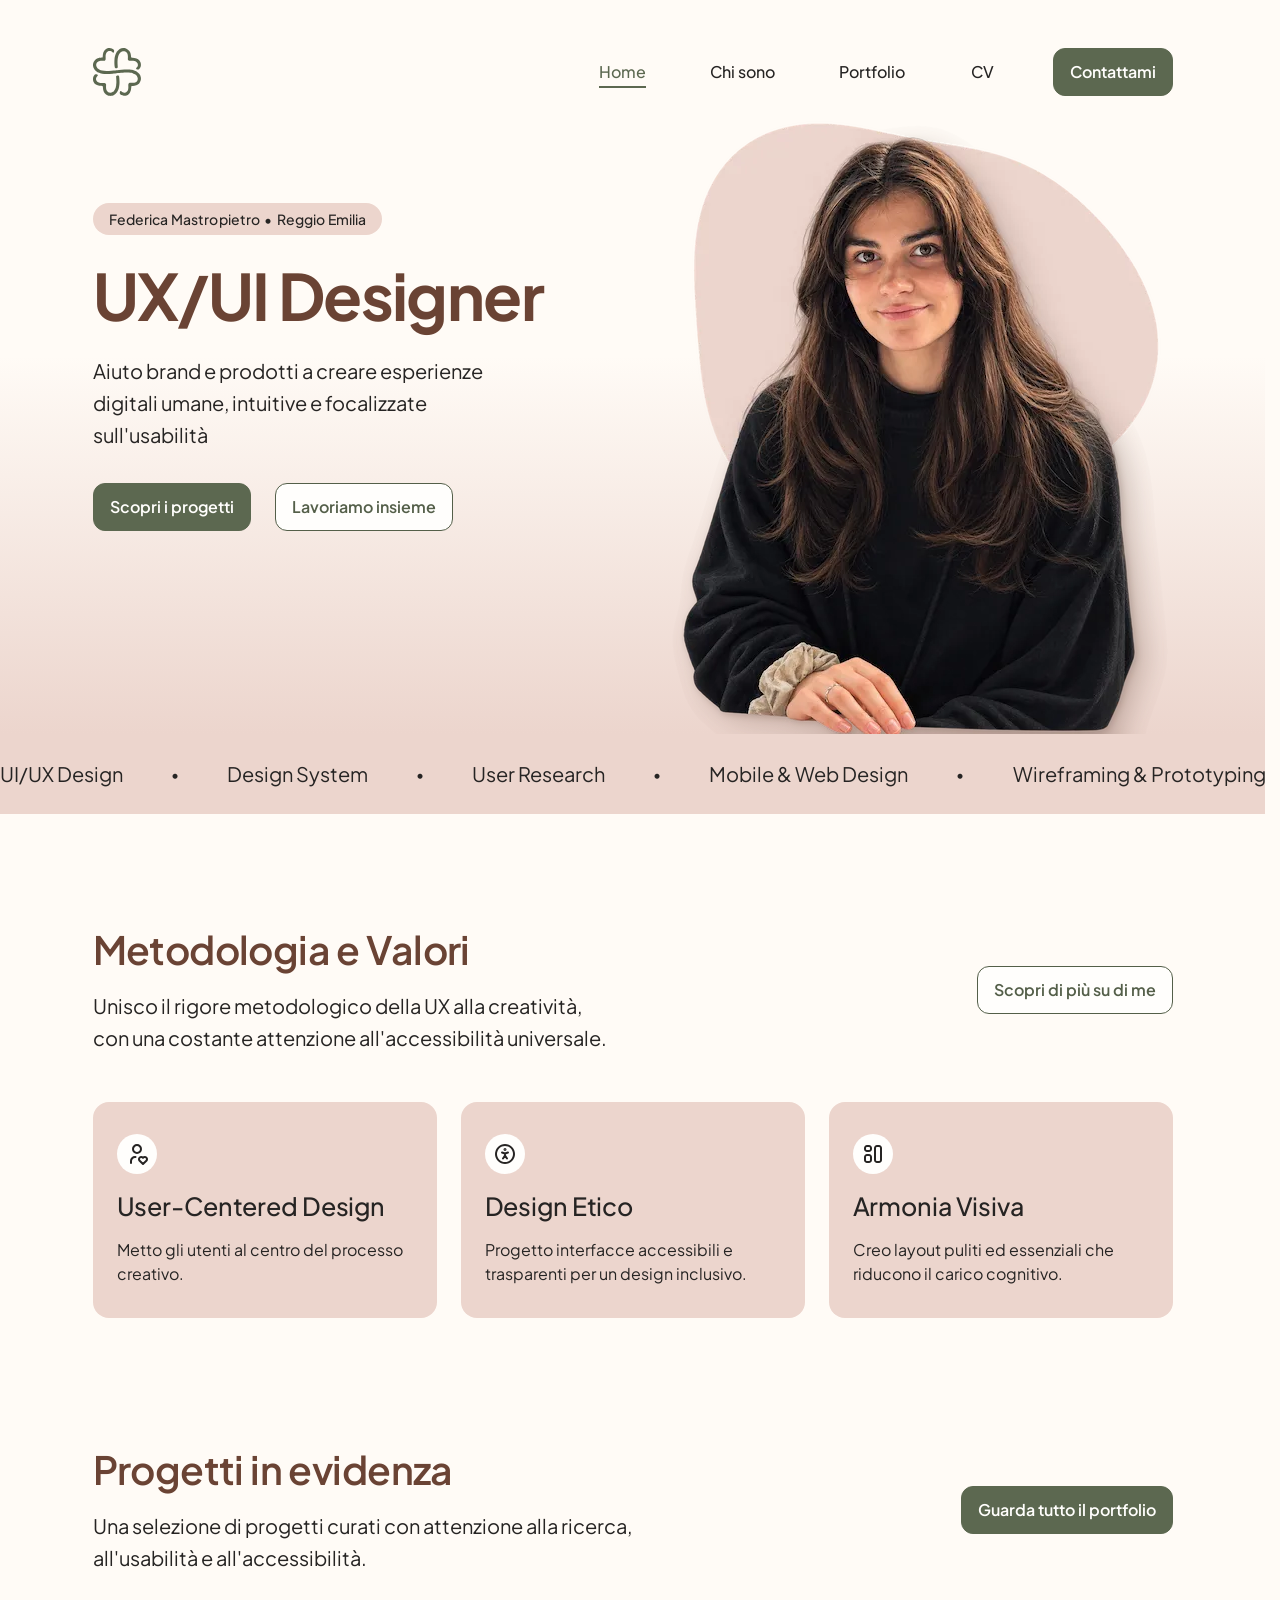
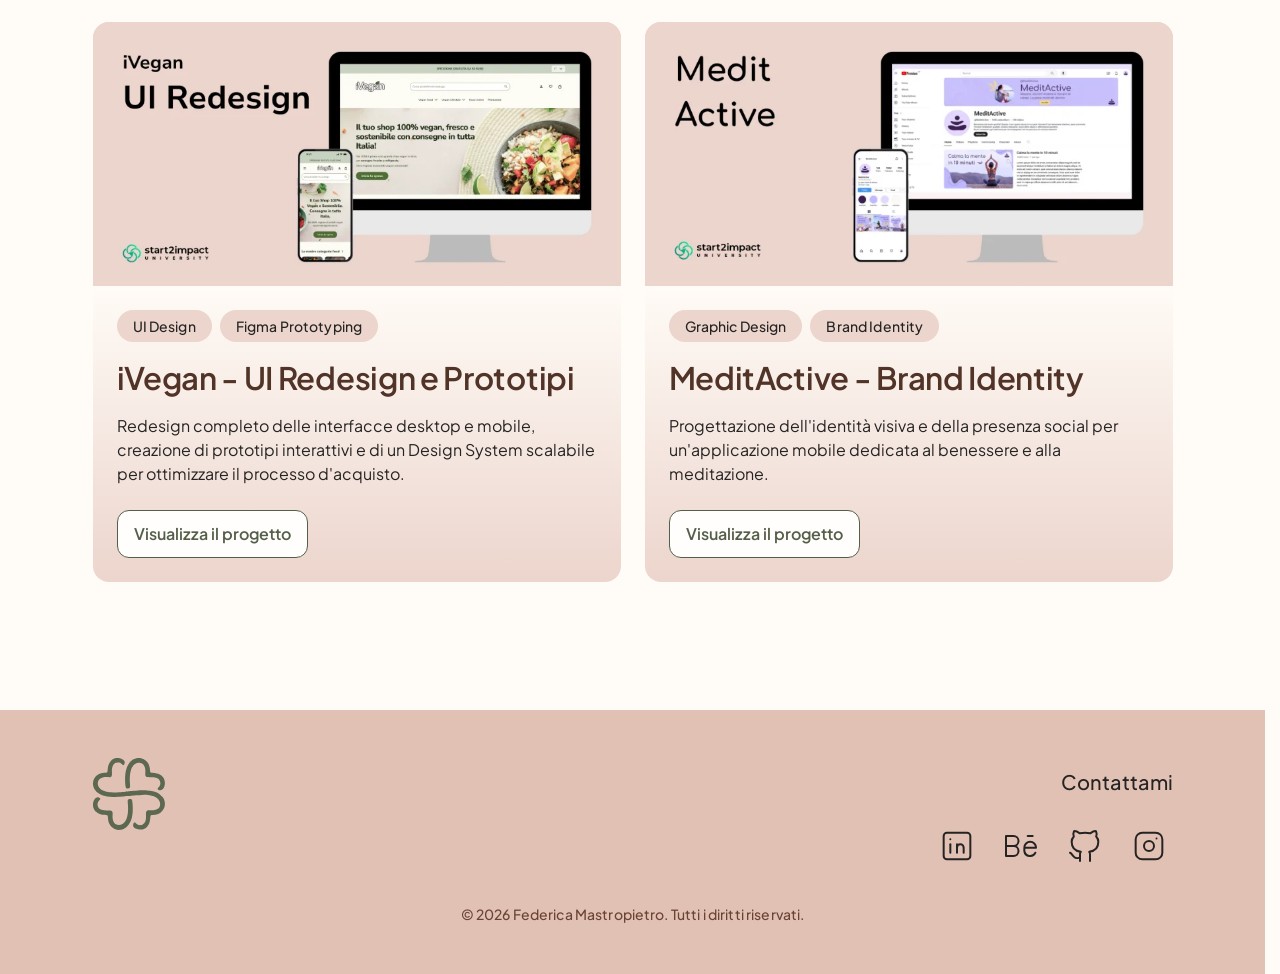
==== index.html @ c2500e00 "Primo caricamento del portfolio" ====
<!DOCTYPE html>

<html lang="it">

<head>

  <meta charset="UTF-8">
  <!-- Viewport: serve perché il telefono mostri la versione mobile e non il desktop rimpicciolito -->
  <meta name="viewport" content="width=device-width, initial-scale=1">

  <!-- SEO: qui scrivo il title e la description della pagina (la description sta sotto i 160 caratteri) -->
  <title>Federica Mastropietro | UX/UI Designer Portfolio</title>
  <meta name="description"
    content="UX/UI Designer di Reggio Emilia, aperta al remoto. Progetto interfacce user-centered e accessibili, dalla user research ai design system. Scopri i progetti.">
  <!-- Canonical: l'indirizzo completo di questa pagina su GitHub Pages -->
  <link rel="canonical" href="https://federicamastropietro25.github.io/portfolio-federica-mastropietro/">

  <!-- Open Graph: l'anteprima che compare quando condivido il link (uso l'immagine og-image.jpg) -->
  <meta property="og:title" content="Federica Mastropietro | UX/UI Designer Portfolio">
  <meta property="og:description"
    content="UX/UI Designer di Reggio Emilia, aperta al remoto. Progetto interfacce user-centered e accessibili, dalla user research ai design system. Scopri i progetti.">
  <meta property="og:image"
    content="https://federicamastropietro25.github.io/portfolio-federica-mastropietro/assets/immagini/og-image.jpg">
  <!-- Qui descrivo l'immagine di anteprima, per chi usa uno screen reader -->
  <meta property="og:image:alt"
    content="Federica Mastropietro, UX/UI Designer Portfolio: il suo ritratto accanto al nome su sfondo rosa chiaro">
  <meta property="og:url" content="https://federicamastropietro25.github.io/portfolio-federica-mastropietro/">
  <meta property="og:type" content="website">

  <!-- Favicon: i file stanno in assets/favicon -->
  <!-- 1. Riserva per tutti i browser -->
  <link rel="icon" href="assets/favicon/favicon.ico" sizes="32x32">
  <!-- 2. Icona della scheda, nitida a ogni dimensione -->
  <link rel="icon" href="assets/favicon/favicon.svg" type="image/svg+xml">
  <!-- 3. Icona per iPhone e iPad (schermata home) -->
  <link rel="apple-touch-icon" sizes="180x180" href="assets/favicon/apple-touch-icon.png">
  <!-- 4. Manifest: icone 192 e 512 per Android e installazione -->
  <link rel="manifest" href="assets/favicon/site.webmanifest">

  <!-- Font: carico Plus Jakarta Sans da Google Fonts, solo con i pesi che uso (400, 500, 600, 700) -->
  <link rel="preconnect" href="https://fonts.googleapis.com">
  <link rel="preconnect" href="https://fonts.gstatic.com" crossorigin>
  <link href="https://fonts.googleapis.com/css2?family=Plus+Jakarta+Sans:wght@400;500;600;700&display=swap"
    rel="stylesheet">

  <!-- Bootstrap da CDN: lo collego PRIMA del mio CSS, così i miei stili vincono -->
  <link href="https://cdn.jsdelivr.net/npm/bootstrap@5.3.3/dist/css/bootstrap.min.css" rel="stylesheet">

  <!-- Il mio CSS, compilato da assets/sass/style.scss -->
  <link rel="stylesheet" href="assets/css/style.css">
</head>

<!-- Metto id="inizio" sul body: è la destinazione del pulsante "torna su" -->

<body id="inizio">
  <!-- Link per saltare la barra e arrivare subito al contenuto: si vede solo quando navigo con la tastiera -->
  <a class="visually-hidden-focusable" href="#contenuto">Vai al contenuto</a>

  <!-- Trucco per il menu mobile SENZA JavaScript: una checkbox nascosta ricorda se il menu è aperto (nel CSS uso :checked).
       La metto FUORI dalla barra sticky: dentro, cliccando l'hamburger il browser farebbe scorrere la pagina. -->
  <input class="menu-check visually-hidden" type="checkbox" id="menu-toggle" aria-controls="menu-principale"
    aria-label="Apri o chiudi il menu">

  <!-- ===== BARRA DI NAVIGAZIONE (sticky): qui ho il logo, il menu e il pulsante "Contattami" ===== -->
  <header class="navigazione">
    <div class="container">
      <div class="navigazione__contenuto">
        <a class="navigazione__logo" href="index.html" title="Federica Mastropietro - Home">
          <img src="assets/immagini/logo.svg" width="48" height="48" alt="Logo di Federica Mastropietro, vai alla home">
        </a>

        <!-- Pulsante hamburger: è una label collegata alla checkbox, si vede solo su mobile -->
        <label class="pulsante-icona pulsante-menu-apri" for="menu-toggle" title="Apri il menu">
          <svg viewBox="0 0 24 24" fill="none" stroke="currentColor" stroke-width="2" stroke-linecap="round"
            stroke-linejoin="round" aria-hidden="true" focusable="false">
            <path d="M4 6l16 0" />
            <path d="M4 12l16 0" />
            <path d="M4 18l16 0" />
          </svg>
        </label>

        <!-- Menu: su mobile lo faccio a tutto schermo con la X in alto a destra; su desktop sta dentro la barra -->
        <nav class="navigazione__menu" id="menu-principale" aria-label="Navigazione principale">
          <label class="pulsante-icona pulsante-menu-chiudi" for="menu-toggle" title="Chiudi il menu">
            <svg viewBox="0 0 24 24" fill="none" stroke="currentColor" stroke-width="2" stroke-linecap="round"
              stroke-linejoin="round" aria-hidden="true" focusable="false">
              <path d="M18 6l-12 12" />
              <path d="M6 6l12 12" />
            </svg>
          </label>
          <ul class="navigazione__lista">
            <li><a class="voce-nav" href="index.html" title="Vai alla pagina Home" aria-current="page">Home</a></li>
            <li><a class="voce-nav" href="chi-sono.html" title="Vai alla pagina Chi sono">Chi sono</a></li>
            <li><a class="voce-nav" href="portfolio.html" title="Vai alla pagina Portfolio">Portfolio</a></li>
            <li><a class="voce-nav" href="cv.html" title="Vai alla pagina CV">CV</a></li>
            <!-- "Contattami": su mobile è un link semplice, su desktop un bottone. Scrivo due voci e il CSS ne mostra una sola -->
            <li class="solo-mobile"><a class="voce-nav" href="contatti.html"
                title="Vai alla pagina Contatti">Contattami</a></li>
            <li class="solo-desktop"><a class="btn bottone-primario" href="contatti.html"
                title="Vai alla pagina Contatti">Contattami</a></li>
          </ul>
        </nav>
      </div>
    </div>
  </header>

  <!-- ===== CONTENUTO PRINCIPALE (un solo main per pagina) ===== -->
  <main id="contenuto">

    <!-- HERO: uso la griglia di Bootstrap per le colonne (6 + 6 su desktop, una sotto l'altra su mobile) -->
    <section class="hero" aria-labelledby="titolo-hero">
      <div class="container">
        <div class="row hero__riga">

          <!-- Colonna del testo: badge, titolo, descrizione e bottoni -->
          <div class="col-12 col-md-6 hero__colonna-testo">
            <div class="hero__blocco">
              <div class="hero__badge-contenitore">
                <p class="badge-tag">Federica Mastropietro <span class="hero__separatore" aria-hidden="true">•</span>
                  Reggio Emilia</p>
              </div>

              <div class="hero__testo">
                <div class="hero__intro">
                  <h1 class="titolo-hero" id="titolo-hero">UX/UI Designer</h1>
                  <p class="testo-grande">Aiuto brand e prodotti a creare esperienze digitali umane, intuitive e
                    focalizzate sull'usabilità</p>
                </div>
                <div class="hero__azioni">
                  <!-- "Scopri i progetti" porta alla sezione "Progetti in evidenza" di questa stessa pagina -->
                  <a class="btn bottone-primario" href="#progetti">Scopri i progetti</a>
                  <a class="btn bottone-secondario" href="contatti.html">Lavoriamo insieme</a>
                </div>
              </div>
            </div>
          </div>

          <!-- Colonna della foto: su mobile è quadrata (256px, ritagliata al centro), da 768px è alta come la sezione.
               Uso immagini WebP con sfondo trasparente in più larghezze (srcset): il browser sceglie quella giusta -->

          <div class="col-12 col-md-6 hero__colonna-foto">
            <picture class="hero__figura">
              <source media="(min-width: 768px)"
                srcset="assets/immagini/hero-desktop-528.webp 528w, assets/immagini/hero-desktop-1056.webp 1056w"
                sizes="(min-width: 1112px) 528px, calc(50vw - 28px)" width="528" height="704">
              <img class="img-fluid hero__immagine" src="assets/immagini/hero-mobile-512.webp"
                srcset="assets/immagini/hero-mobile-256.webp 256w, assets/immagini/hero-mobile-512.webp 512w, assets/immagini/hero-mobile-768.webp 768w"
                sizes="min(349px, calc(24.87vw + 158.2px))" width="256" height="256"
                alt="Ritratto di Federica Mastropietro" fetchpriority="high">
            </picture>
          </div>
        </div>
      </div>
    </section>

    <!-- FASCIA DELLE COMPETENZE: le voci scorrono solo con il CSS e si fermano con il mouse sopra. La seconda lista è uguale
         alla prima e ha aria-hidden: serve solo a far ripartire lo scorrimento senza stacchi. -->
    <section class="fascia-competenze" aria-label="Competenze">
      <div class="fascia-competenze__pista">
        <ul class="fascia-competenze__lista">
          <li>UI/UX Design</li>
          <li>Design System</li>
          <li>User Research</li>
          <li>Mobile &amp; Web Design</li>
          <li>Wireframing &amp; Prototyping</li>
          <li>Accessibility</li>
          <li>Usability Testing</li>
        </ul>
        <ul class="fascia-competenze__lista" aria-hidden="true">
          <li>UI/UX Design</li>
          <li>Design System</li>
          <li>User Research</li>
          <li>Mobile &amp; Web Design</li>
          <li>Wireframing &amp; Prototyping</li>
          <li>Accessibility</li>
          <li>Usability Testing</li>
        </ul>
      </div>
    </section>

    <!-- METODOLOGIA E VALORI. Griglia di Bootstrap: testo (8 colonne) e bottone (4) sulla prima riga, poi tre card da 4 colonne.
         Su mobile è tutto in una colonna e con order il bottone va dopo le card. -->
    <section class="sezione" aria-labelledby="titolo-metodologia">
      <div class="container">
        <div class="row gy-4 gy-md-5">
          <div class="col-12 col-md-8 order-1">
            <div class="sezione__testi sezione__testi--stretti">
              <h2 class="sezione__titolo" id="titolo-metodologia">Metodologia e Valori</h2>
              <p class="testo-grande">Unisco il rigore metodologico della UX alla creatività, con una costante
                attenzione all'accessibilità universale.</p>
            </div>
          </div>

          <div class="col-12 col-md-4 order-3 order-md-2">
            <div class="sezione__azione">
              <a class="btn bottone-secondario" href="chi-sono.html">Scopri di più su di me</a>
            </div>
          </div>

          <!-- Card: la colonna è di Bootstrap (col-12), le tre card le dispongo io con CSS Grid (una sotto l'altra su mobile, tre in riga da desktop); con h-100 di Bootstrap le faccio alte tutte uguali -->
          <div class="col-12 order-2 order-md-3">
            <ul class="griglia-valori list-unstyled">
              <li>
                <div class="card-valore h-100">
                  <span class="card-valore__icona"><img src="assets/icone/user-heart.svg" alt="" width="24"
                      height="24"></span>
                  <h3 class="card-valore__titolo">User-Centered Design</h3>
                  <p class="card-valore__testo">Metto gli utenti al centro del processo creativo.</p>
                </div>
              </li>
              <li>
                <div class="card-valore h-100">
                  <span class="card-valore__icona"><img src="assets/icone/accessible.svg" alt="" width="24"
                      height="24"></span>
                  <h3 class="card-valore__titolo">Design Etico</h3>
                  <p class="card-valore__testo">Progetto interfacce accessibili e trasparenti per un design inclusivo.
                  </p>
                </div>
              </li>
              <li>
                <div class="card-valore h-100">
                  <span class="card-valore__icona"><img src="assets/icone/layout.svg" alt="" width="24"
                      height="24"></span>
                  <h3 class="card-valore__titolo">Armonia Visiva</h3>
                  <p class="card-valore__testo">Creo layout puliti ed essenziali che riducono il carico cognitivo.</p>
                </div>
              </li>
            </ul>
          </div>
        </div>
      </div>
    </section>

    <!-- PROGETTI IN EVIDENZA: stessa struttura della sezione sopra, con due card.
         id="progetti" è la destinazione del bottone "Scopri i progetti" -->
    <section class="sezione sezione--finale" id="progetti" aria-labelledby="titolo-progetti">
      <div class="container">
        <div class="row gy-4 gy-md-5">
          <div class="col-12 col-md-8 order-1">
            <div class="sezione__testi">
              <h2 class="sezione__titolo" id="titolo-progetti">Progetti in evidenza</h2>
              <p class="testo-grande">Una selezione di progetti curati con attenzione alla ricerca, all'usabilità e
                all'accessibilità.</p>
            </div>
          </div>

          <div class="col-12 col-md-4 order-3 order-md-2">
            <div class="sezione__azione">
              <a class="btn bottone-primario" href="portfolio.html">Guarda tutto il portfolio</a>
            </div>
          </div>

          <!-- Card progetto: la colonna è di Bootstrap (col-12), le due card le dispongo io con CSS Grid: una colonna che diventa due quando c'è spazio -->
          <div class="col-12 order-2 order-md-3">
            <ul class="griglia-progetti list-unstyled">
              <li>
                <article class="card-progetto h-100">
                  <!-- srcset: elenco le versioni dell'immagine (800, 1200, 1600 px) e il browser sceglie la più adatta
                       allo schermo; sizes gli dice quanto è larga la card -->

                  <img class="img-fluid card-progetto__immagine" src="assets/immagini/progetto-ivegan-ui-800.webp"
                    srcset="assets/immagini/progetto-ivegan-ui-800.webp 800w, assets/immagini/progetto-ivegan-ui-1200.webp 1200w, assets/immagini/progetto-ivegan-ui-1600.webp 1600w"
                    sizes="(min-width: 1112px) 528px, (min-width: 768px) calc(50vw - 28px), calc(100vw - 32px)"
                    width="800" height="450"
                    alt="Copertina del progetto di UI Redesign e prototipi iVegan: mockup dell'e-commerce di prodotti vegani su computer e smartphone"
                    loading="lazy">
                  <div class="card-progetto__corpo">
                    <ul class="card-progetto__tag">
                      <li class="badge-tag">UI Design</li>
                      <li class="badge-tag">Figma Prototyping</li>
                    </ul>
                    <h3 class="card-progetto__titolo">iVegan - UI Redesign e Prototipi</h3>
                    <p class="card-progetto__testo">Redesign completo delle interfacce desktop e mobile, creazione di
                      prototipi interattivi e di un Design System scalabile per ottimizzare il processo d'acquisto.</p>
                    <a class="btn bottone-secondario"
                      href="https://www.behance.net/gallery/257369325/Riprogettazione-User-Interface-Desktop-e-Mobile"
                      target="_blank" rel="noopener noreferrer"
                      title="Visualizza il progetto iVegan su Behance (si apre in una nuova scheda)" aria-label="Visualizza il progetto iVegan su Behance (si apre in una nuova scheda)">Visualizza il
                      progetto</a>
                  </div>
                </article>
              </li>
              <li>
                <article class="card-progetto h-100">
                  <img class="img-fluid card-progetto__immagine" src="assets/immagini/progetto-meditactive-800.webp"
                    srcset="assets/immagini/progetto-meditactive-800.webp 800w, assets/immagini/progetto-meditactive-1200.webp 1200w, assets/immagini/progetto-meditactive-1600.webp 1600w"
                    sizes="(min-width: 1112px) 528px, (min-width: 768px) calc(50vw - 28px), calc(100vw - 32px)"
                    width="800" height="450"
                    alt="Copertina del progetto di Brand Identity MeditActive: mockup del canale YouTube e del profilo Instagram dell'app di meditazione su computer e smartphone"
                    loading="lazy">
                  <div class="card-progetto__corpo">
                    <ul class="card-progetto__tag">
                      <li class="badge-tag">Graphic Design</li>
                      <li class="badge-tag">Brand Identity</li>
                    </ul>
                    <h3 class="card-progetto__titolo">MeditActive - Brand Identity</h3>
                    <p class="card-progetto__testo">Progettazione dell'identità visiva e della presenza social per
                      un'applicazione mobile dedicata al benessere e alla meditazione.</p>
                    <a class="btn bottone-secondario" href="https://www.behance.net/gallery/257368207/Brand-Identity"
                      target="_blank" rel="noopener noreferrer"
                      title="Visualizza il progetto MeditActive su Behance (si apre in una nuova scheda)" aria-label="Visualizza il progetto MeditActive su Behance (si apre in una nuova scheda)">Visualizza il
                      progetto</a>
                  </div>
                </article>
              </li>
            </ul>
          </div>
        </div>
      </div>
    </section>
  </main>

  <!-- ===== FOOTER: logo, contatti, social e copyright. Con la griglia di Bootstrap metto il logo (6 colonne) a sinistra
       e i contatti (6 colonne) a destra; il copyright sta su una riga intera. Su mobile è tutto in colonna. ===== -->
  <footer class="footer-sito">
    <div class="container">
      <div class="row footer-sito__riga">
        <div class="col-12 col-md-6">
          <a class="footer-sito__logo" href="index.html" title="Federica Mastropietro - Home">
            <img src="assets/immagini/logo.svg" width="72" height="72"
              alt="Logo di Federica Mastropietro, vai alla home">
          </a>
        </div>
        <div class="col-12 col-md-6">
          <div class="footer-sito__contatti">
            <a class="link-footer" href="contatti.html" title="Vai alla pagina Contatti">Contattami</a>
            <!-- Icone social: sono SVG scritti qui nell'HTML (così il CSS ne cambia colore e dimensione);
                 si comportano tutte allo stesso modo e si aprono in una nuova scheda -->
            <ul class="footer-sito__social">
              <li>
                <a class="icona-social" href="https://www.linkedin.com/in/federica-mastropietro/" target="_blank"
                  rel="noopener noreferrer" aria-label="LinkedIn (si apre in una nuova scheda)"
                  title="LinkedIn (si apre in una nuova scheda)">
                  <svg viewBox="0 0 24 24" fill="none" stroke="currentColor" stroke-width="2" stroke-linecap="round"
                    stroke-linejoin="round" aria-hidden="true" focusable="false">
                    <path d="M4 4m0 2a2 2 0 0 1 2 -2h12a2 2 0 0 1 2 2v12a2 2 0 0 1 -2 2h-12a2 2 0 0 1 -2 -2z" />
                    <path d="M8 11l0 5" />
                    <path d="M8 8l0 .01" />
                    <path d="M12 16l0 -5" />
                    <path d="M16 16v-3a2 2 0 0 0 -4 0" />
                  </svg>
                </a>
              </li>
              <li>
                <a class="icona-social" href="https://www.behance.net/federicamastropietro" target="_blank"
                  rel="noopener noreferrer" aria-label="Behance (si apre in una nuova scheda)"
                  title="Behance (si apre in una nuova scheda)">
                  <svg viewBox="0 0 24 24" fill="none" stroke="currentColor" stroke-width="2" stroke-linecap="round"
                    stroke-linejoin="round" aria-hidden="true" focusable="false">
                    <path d="M3 18v-12h4.5a3 3 0 0 1 0 6a3 3 0 0 1 0 6h-4.5" />
                    <path d="M3 12l4.5 0" />
                    <path d="M14 13h7a3.5 3.5 0 0 0 -7 0v2a3.5 3.5 0 0 0 6.64 1" />
                    <path d="M16 6l3 0" />
                  </svg>
                </a>
              </li>
              <li>
                <a class="icona-social" href="https://github.com/federicamastropietro25" target="_blank"
                  rel="noopener noreferrer" aria-label="GitHub (si apre in una nuova scheda)"
                  title="GitHub (si apre in una nuova scheda)">
                  <svg viewBox="0 0 24 24" fill="none" stroke="currentColor" stroke-width="2" stroke-linecap="round"
                    stroke-linejoin="round" aria-hidden="true" focusable="false">
                    <path
                      d="M9 19c-4.3 1.4 -4.3 -2.5 -6 -3m12 5v-3.5c0 -1 .1 -1.4 -.5 -2c2.8 -.3 5.5 -1.4 5.5 -6a4.6 4.6 0 0 0 -1.3 -3.2a4.2 4.2 0 0 0 -.1 -3.2s-1.1 -.3 -3.5 1.3a12.3 12.3 0 0 0 -6.2 0c-2.4 -1.6 -3.5 -1.3 -3.5 -1.3a4.2 4.2 0 0 0 -.1 3.2a4.6 4.6 0 0 0 -1.3 3.2c0 4.6 2.7 5.7 5.5 6c-.6 .6 -.6 1.2 -.5 2v3.5" />
                  </svg>
                </a>
              </li>
              <li>
                <a class="icona-social" href="https://www.instagram.com/federicamastropietro_/" target="_blank"
                  rel="noopener noreferrer" aria-label="Instagram (si apre in una nuova scheda)"
                  title="Instagram (si apre in una nuova scheda)">
                  <svg viewBox="0 0 24 24" fill="none" stroke="currentColor" stroke-width="2" stroke-linecap="round"
                    stroke-linejoin="round" aria-hidden="true" focusable="false">
                    <path d="M4 4m0 4a4 4 0 0 1 4 -4h8a4 4 0 0 1 4 4v8a4 4 0 0 1 -4 4h-8a4 4 0 0 1 -4 -4z" />
                    <path d="M12 12m-3 0a3 3 0 1 0 6 0a3 3 0 1 0 -6 0" />
                    <path d="M16.5 7.5l0 .01" />
                  </svg>
                </a>
              </li>
            </ul>
          </div>
        </div>
        <div class="col-12">
          <p class="footer-sito__copyright">© 2026 Federica Mastropietro. Tutti i diritti riservati.</p>
        </div>
      </div>
    </div>
  </footer>

  <!-- Pulsante "torna su": compare dopo che ho scrollato un po', solo con il CSS -->

  <a class="torna-su" href="#inizio" aria-label="Torna all'inizio della pagina" title="Torna su">
    <svg viewBox="0 0 24 24" fill="none" stroke="currentColor" stroke-width="2" stroke-linecap="round"
      stroke-linejoin="round" aria-hidden="true" focusable="false">
      <path d="M12 5l0 14" />
      <path d="M18 11l-6 -6" />
      <path d="M6 11l6 -6" />
    </svg>
  </a>
</body>

</html>
---- assets/css/style.css ----
@charset "UTF-8";
* {
  margin: 0;
  padding: 0;
  box-sizing: border-box;
}

body {
  font-family: "Plus Jakarta Sans", sans-serif;
  color: #262423;
  background-color: #FFFBF6;
  font-size: 1rem;
  line-height: 1.5rem;
  font-weight: 400;
  letter-spacing: 0;
}
@media (min-width: 768px) {
  body {
    font-size: 1rem;
    line-height: 1.5rem;
    font-weight: 400;
    letter-spacing: 0;
  }
}

h1,
h2,
h3,
h4,
h5,
h6,
p {
  margin: 0;
}

h1,
h2,
h3 {
  font-family: "Plus Jakarta Sans", sans-serif;
  color: #6A4334;
}

h1 {
  font-size: clamp(2.0625rem, 1.550069541rem + 2.0862308762vw, 3rem);
  line-height: clamp(2.5rem, 1.9534075104rem + 2.2253129346vw, 3.5rem);
  font-weight: 700;
  letter-spacing: -0.01em;
}
@media (min-width: 768px) {
  h1 {
    letter-spacing: -0.02em;
  }
}

h2 {
  font-size: clamp(1.75rem, 1.3742176634rem + 1.5299026426vw, 2.4375rem);
  line-height: clamp(2.5rem, 2.2267037552rem + 1.1126564673vw, 3rem);
  font-weight: 600;
  letter-spacing: -0.005em;
}
@media (min-width: 768px) {
  h2 {
    letter-spacing: -0.015em;
  }
}

h3 {
  font-size: clamp(1.5rem, 1.2608657858rem + 0.9735744089vw, 1.9375rem);
  line-height: clamp(2rem, 1.7267037552rem + 1.1126564673vw, 2.5rem);
  font-weight: 600;
  letter-spacing: -0.005em;
}
@media (min-width: 768px) {
  h3 {
    letter-spacing: -0.01em;
  }
}

.titolo-hero {
  color: #6A4334;
  font-size: clamp(2.0625rem, 1.0034770515rem + 4.3115438108vw, 4rem);
  line-height: clamp(2.5rem, 1.4068150209rem + 4.4506258693vw, 4.5rem);
  font-weight: 700;
  letter-spacing: -0.01em;
}
@media (min-width: 768px) {
  .titolo-hero {
    letter-spacing: -0.025em;
  }
}

.titolo-3-piccolo {
  color: #6A4334;
  font-size: clamp(1.25rem, 1.079189847rem + 0.6954102921vw, 1.5625rem);
  line-height: clamp(2rem, 2rem + 0vw, 2rem);
  font-weight: 500;
  letter-spacing: 0;
}
@media (min-width: 768px) {
  .titolo-3-piccolo {
    letter-spacing: -0.005em;
  }
}

.testo-grande {
  font-size: clamp(1rem, 0.8633518776rem + 0.5563282337vw, 1.25rem);
  line-height: clamp(1.5rem, 1.2267037552rem + 1.1126564673vw, 2rem);
  font-weight: 400;
  letter-spacing: 0;
}
@media (min-width: 768px) {
  .testo-grande {
    letter-spacing: 0;
  }
}

.testo-piccolo {
  font-size: 0.875rem;
  line-height: 1.5rem;
  font-weight: 500;
  letter-spacing: 0.01em;
}
@media (min-width: 768px) {
  .testo-piccolo {
    font-size: 0.875rem;
    line-height: 1.5rem;
    font-weight: 500;
    letter-spacing: 0.01em;
  }
}

.didascalia {
  font-size: 0.75rem;
  line-height: 1rem;
  font-weight: 400;
  letter-spacing: 0.02em;
}
@media (min-width: 768px) {
  .didascalia {
    font-size: 0.75rem;
    line-height: 1rem;
    font-weight: 400;
    letter-spacing: 0.02em;
  }
}

@media (prefers-reduced-motion: reduce) {
  *,
  *::before,
  *::after {
    transition-duration: 0.01ms !important;
    animation-duration: 0.01ms !important;
    scroll-behavior: auto !important;
  }
}
html {
  scrollbar-gutter: stable;
  scroll-behavior: smooth;
  scroll-padding-top: 5rem;
}
@media (min-width: 768px) {
  html {
    scroll-padding-top: 8rem;
  }
}

.testo-desktop {
  display: none;
}

@media (min-width: 768px) {
  .testo-mobile {
    display: none;
  }
  .testo-desktop {
    display: inline;
  }
}
.container {
  max-width: 100%;
  padding-left: 1rem;
  padding-right: 1rem;
}
@media (min-width: 768px) {
  .container {
    max-width: 69.5rem;
  }
}

.row {
  --bs-gutter-x: 1rem;
}
@media (min-width: 768px) {
  .row {
    --bs-gutter-x: 1.5rem;
  }
}

.navigazione {
  position: sticky;
  top: 0;
  z-index: 100;
  background-color: #FFFBF6;
}

.navigazione__contenuto {
  display: flex;
  align-items: center;
  justify-content: space-between;
  padding-block: 1rem;
}
@media (min-width: 768px) {
  .navigazione__contenuto {
    padding-top: 3rem;
    padding-bottom: 1.5rem;
  }
}

.navigazione__logo {
  display: block;
  width: 3rem;
  height: 3rem;
  border-radius: 0.5rem;
}
.navigazione__logo img {
  display: block;
  width: 100%;
  height: 100%;
}
.navigazione__logo:focus-visible {
  outline: 0;
  box-shadow: 0 0 0 2px #FFFEFC, 0 0 0 4px #000;
}

.menu-check.visually-hidden {
  position: fixed !important;
  top: 0;
  left: 0;
}

.menu-check:checked ~ .navigazione .pulsante-menu-apri {
  visibility: hidden;
}

.menu-check:focus-visible ~ .navigazione .pulsante-menu-apri,
.menu-check:focus-visible ~ .navigazione .navigazione__menu .pulsante-icona {
  background-color: #FFFBF6;
  box-shadow: 0 0 0 2px #FFFEFC, 0 0 0 4px #000;
}

.navigazione__menu {
  display: flex;
  flex-direction: column;
  align-items: center;
  position: fixed;
  inset: 0;
  z-index: 110;
  overflow-y: auto;
  padding: 7.5rem 1rem 2rem;
  background-color: #FFFBF6;
  visibility: hidden;
  transform: translateX(100%);
  transition: transform 0.35s ease, visibility 0s;
}

.menu-check:checked ~ .navigazione .navigazione__menu {
  visibility: visible;
  transform: none;
}

.navigazione__menu .pulsante-menu-chiudi {
  position: absolute;
  top: 1rem;
  right: 1rem;
}

.navigazione__menu {
  overscroll-behavior: contain;
}

.navigazione__lista {
  display: flex;
  flex-direction: column;
  align-items: center;
  gap: 0.5rem;
  margin: 0;
  padding: 0;
  list-style: none;
}

.navigazione__lista .solo-desktop {
  display: none;
}

.navigazione .voce-nav[aria-current=page]:not(:focus-visible) {
  color: #5C6850;
}
.navigazione .voce-nav[aria-current=page]:not(:focus-visible)::after {
  background-color: #5C6850;
}

@media (min-width: 768px) {
  .navigazione__contenuto .pulsante-menu-apri,
  .navigazione__menu .pulsante-menu-chiudi {
    display: none;
  }
  .navigazione__menu,
  .menu-check:checked ~ .navigazione .navigazione__menu {
    display: block;
    position: static;
    z-index: auto;
    overflow: visible;
    padding: 0;
    background-color: transparent;
    visibility: visible;
    transform: none;
    transition: none;
  }
  .navigazione__lista {
    flex-direction: row;
    gap: 3rem;
  }
  .navigazione__lista .solo-mobile {
    display: none;
  }
  .navigazione__lista .solo-desktop {
    display: list-item;
  }
}
.footer-sito {
  padding-block: 2.5rem;
  background-color: #E2C1B5;
}
@media (min-width: 768px) {
  .footer-sito {
    padding-block: 3rem;
  }
}

.footer-sito__riga {
  --bs-gutter-y: 2rem;
}

.footer-sito__logo {
  display: block;
  width: 4.5rem;
  height: 4.5rem;
  border-radius: 0.5rem;
}
.footer-sito__logo img {
  display: block;
  width: 100%;
  height: 100%;
}
.footer-sito__logo:focus-visible {
  outline: 0;
  box-shadow: 0 0 0 2px #FFFEFC, 0 0 0 4px #000;
}

.footer-sito__contatti {
  display: flex;
  flex-direction: column;
  align-items: flex-start;
  gap: 1rem;
}
@media (min-width: 768px) {
  .footer-sito__contatti {
    align-items: flex-end;
  }
}

.footer-sito__social {
  display: flex;
  gap: 1rem;
  margin: 0;
  padding: 0;
  list-style: none;
}
.footer-sito__social li {
  display: flex;
}

.footer-sito__copyright {
  margin: 0.5rem 0 0;
  text-align: center;
  color: #6A4334;
  font-size: 0.875rem;
  line-height: 1.5rem;
  font-weight: 500;
  letter-spacing: 0.01em;
}
@media (min-width: 768px) {
  .footer-sito__copyright {
    margin-top: 0;
    font-size: 0.875rem;
    line-height: 1.5rem;
    font-weight: 500;
    letter-spacing: 0.01em;
  }
}

.sezione {
  padding-top: clamp(4rem, 2.3602225313rem + 6.6759388039vw, 7rem);
}

.sezione--finale {
  padding-bottom: clamp(5rem, 3.9068150209rem + 4.4506258693vw, 7rem);
}

.sezione__testi {
  text-align: center;
}
@media (min-width: 768px) {
  .sezione__testi {
    max-width: 34.5rem;
    text-align: left;
  }
}

@media (min-width: 768px) {
  .sezione__testi--stretti {
    max-width: 32.5rem;
  }
}

.sezione__titolo {
  margin-bottom: 0.5rem;
}
@media (min-width: 768px) {
  .sezione__titolo {
    margin-bottom: 1rem;
  }
}

.sezione__testi p {
  margin: 0;
}

.sezione__azione {
  max-width: 100%;
  margin-inline: auto;
}
.sezione__azione .btn {
  width: 100%;
}
@media (min-width: 768px) {
  .sezione__azione {
    max-width: none;
    margin-inline: 0;
    display: flex;
    align-items: center;
    justify-content: flex-end;
    height: 100%;
  }
  .sezione__azione .btn {
    width: auto;
  }
}

.griglia-valori,
.griglia-progetti {
  display: grid;
  gap: 1rem;
}
@media (min-width: 768px) {
  .griglia-valori,
  .griglia-progetti {
    gap: 1.5rem;
  }
}
.griglia-valori > li,
.griglia-progetti > li {
  min-width: 0;
}

@media (min-width: 768px) {
  .griglia-valori {
    grid-template-columns: repeat(3, 1fr);
  }
}

@media (min-width: 768px) {
  .griglia-progetti {
    grid-template-columns: repeat(2, 1fr);
  }
}

.sezione__titolo-grande {
  margin-bottom: 2rem;
  text-align: center;
}
@media (min-width: 768px) {
  .sezione__titolo-grande {
    margin-bottom: 3rem;
    text-align: left;
  }
}

.intro-pagina {
  display: flex;
  flex-direction: column;
  align-items: center;
  gap: 1.5rem;
  max-width: clamp(18.4375rem, 81.33vw - 24.6px, 37.5rem);
  margin-inline: auto;
  text-align: center;
}
@media (min-width: 768px) {
  .intro-pagina {
    gap: 1rem;
    max-width: 37.5rem;
  }
}

.btn.bottone-primario,
.btn.bottone-secondario {
  display: inline-flex;
  align-items: center;
  justify-content: center;
  min-height: 3rem;
  padding: 0.5rem 1rem;
  border: 1px solid;
  border-radius: 0.75rem;
  font-family: "Plus Jakarta Sans", sans-serif;
  font-size: 1rem;
  line-height: 1.5rem;
  font-weight: 600;
  letter-spacing: 0;
  text-decoration: none;
  white-space: nowrap;
  transition: background-color 0.15s ease, border-color 0.15s ease, color 0.15s ease, box-shadow 0.15s ease;
}
.btn.bottone-primario:disabled, .btn.bottone-primario.disabled, .btn.bottone-primario[aria-disabled=true],
.btn.bottone-secondario:disabled,
.btn.bottone-secondario.disabled,
.btn.bottone-secondario[aria-disabled=true] {
  opacity: 1;
  cursor: not-allowed;
  pointer-events: none;
}

.btn.bottone-primario {
  color: #FFFEFC;
  background-color: #5C6850;
  border-color: #5C6850;
}
@media (hover: hover) {
  .btn.bottone-primario:hover {
    color: #FFFEFC;
    background-color: #545F49;
    border-color: #545F49;
    box-shadow: 0 4px 8px rgba(140, 133, 125, 0.7);
  }
}
.btn.bottone-primario:focus-visible {
  color: #FFFEFC;
  background-color: #5C6850;
  border-color: #5C6850;
  outline: 0;
  box-shadow: 0 0 0 2px #FFFEFC, 0 0 0 4px #000;
}
.btn.bottone-primario:active {
  color: #FFFEFC;
  background-color: #33392C;
  border-color: #33392C;
  box-shadow: none;
}
.btn.bottone-primario:disabled, .btn.bottone-primario.disabled, .btn.bottone-primario[aria-disabled=true] {
  color: #E8DCCF;
  background-color: #B5ACA1;
  border-color: #B5ACA1;
}

.btn.bottone-secondario {
  color: #545F49;
  background-color: #FFFEFC;
  border-color: #545F49;
}
@media (hover: hover) {
  .btn.bottone-secondario:hover {
    color: #545F49;
    background-color: #EFF0EE;
    border-color: #545F49;
    box-shadow: 0 4px 8px rgba(140, 133, 125, 0.7);
  }
}
.btn.bottone-secondario:focus-visible {
  color: #545F49;
  background-color: #FFFEFC;
  border-color: #545F49;
  outline: 0;
  box-shadow: 0 0 0 2px #FFFEFC, 0 0 0 4px #000;
}
.btn.bottone-secondario:active {
  color: #272C22;
  background-color: #B4BAAF;
  border-color: #545F49;
  box-shadow: none;
}
.btn.bottone-secondario:disabled, .btn.bottone-secondario.disabled, .btn.bottone-secondario[aria-disabled=true] {
  color: #B5ACA1;
  background-color: #FFFEFC;
  border-color: #B5ACA1;
}

.voce-nav {
  position: relative;
  display: flex;
  align-items: center;
  justify-content: center;
  min-height: 3rem;
  min-width: 2.75rem;
  padding: 0.5rem;
  border-radius: 0.5rem;
  font-size: 1rem;
  line-height: 1.5rem;
  font-weight: 500;
  color: #262423;
  text-decoration: none;
  white-space: nowrap;
  transition: color 0.15s ease, background-color 0.15s ease, box-shadow 0.15s ease;
}
.voce-nav::after {
  content: "";
  position: absolute;
  left: 0.5rem;
  right: 0.5rem;
  bottom: 0.5rem;
  height: 2px;
  background-color: transparent;
  transition: background-color 0.15s ease;
}
@media (hover: hover) {
  .voce-nav:hover {
    color: #5C6850;
  }
  .voce-nav:hover::after {
    background-color: #5C6850;
  }
}
.voce-nav:focus-visible {
  outline: 0;
  color: #262423;
  font-weight: 400;
  background-color: #FFFEFC;
  box-shadow: 0 0 0 2px #FFFEFC, 0 0 0 4px #000;
}
.voce-nav:focus-visible::after {
  background-color: transparent;
}
.voce-nav:active {
  color: #5C6850;
}
.voce-nav:active::after {
  background-color: #5C6850;
}
@media (min-width: 768px) {
  .voce-nav:active {
    color: #272C22;
  }
  .voce-nav:active::after {
    height: 1px;
    background-color: #272C22;
  }
}

.link-footer {
  position: relative;
  display: inline-flex;
  align-items: center;
  padding: 0.75rem 0.5rem;
  margin-inline: -0.5rem;
  border-radius: 0.5rem;
  font-size: 1rem;
  line-height: 1.5rem;
  font-weight: 500;
  color: #262423;
  text-decoration: none;
  transition: color 0.15s ease, background-color 0.15s ease, box-shadow 0.15s ease;
}
.link-footer::after {
  content: "";
  position: absolute;
  left: 0.5rem;
  right: 0.5rem;
  bottom: 0.5rem;
  height: 2px;
  background-color: transparent;
  transition: background-color 0.15s ease;
}
@media (hover: hover) {
  .link-footer:hover {
    color: #545F49;
  }
  .link-footer:hover::after {
    background-color: #545F49;
  }
}
.link-footer:focus-visible {
  outline: 0;
  font-weight: 400;
  background-color: #FFFEFC;
  box-shadow: 0 0 0 2px #FFFEFC, 0 0 0 4px #000;
}
.link-footer:focus-visible::after {
  background-color: transparent;
}
.link-footer:active {
  color: #545F49;
}
.link-footer:active::after {
  background-color: #545F49;
}
@media (min-width: 768px) {
  .link-footer {
    padding: 0.5rem;
    font-size: 1.25rem;
    line-height: 2rem;
  }
  .link-footer:active {
    color: #272C22;
    font-weight: 400;
  }
  .link-footer:active::after {
    height: 1px;
    background-color: #272C22;
  }
}

.link-profilo {
  position: relative;
  display: inline-flex;
  align-items: center;
  gap: 0.5rem;
  padding: 0.75rem 0.5rem;
  margin-inline: -0.5rem;
  border-radius: 0.5rem;
  font-size: 1rem;
  line-height: 1.5rem;
  font-weight: 500;
  color: #414A39;
  text-decoration: none;
  transition: color 0.15s ease, background-color 0.15s ease, box-shadow 0.15s ease;
}
.link-profilo svg {
  flex-shrink: 0;
  width: 1.5rem;
  height: 1.5rem;
}
.link-profilo::after {
  content: "";
  position: absolute;
  left: 0.5rem;
  right: 0.5rem;
  bottom: -2px;
  height: 2px;
  background-color: transparent;
  transition: background-color 0.15s ease;
}
@media (hover: hover) {
  .link-profilo:hover {
    color: #5C6850;
  }
  .link-profilo:hover::after {
    background-color: #5C6850;
  }
}
.link-profilo:focus-visible {
  outline: 0;
  color: #262423;
  font-weight: 400;
  background-color: #FFFEFC;
  box-shadow: 0 0 0 2px #FFFEFC, 0 0 0 4px #000;
}
.link-profilo:focus-visible::after {
  background-color: transparent;
}
.link-profilo:active {
  color: #5C6850;
}
.link-profilo:active::after {
  background-color: #5C6850;
}
@media (min-width: 768px) {
  .link-profilo:active {
    color: #272C22;
  }
  .link-profilo:active::after {
    bottom: -1px;
    height: 1px;
    background-color: #272C22;
  }
}

.campo {
  display: grid;
  grid-template-columns: minmax(0, 1fr);
  row-gap: 0.5rem;
  padding-bottom: 1rem;
}

.campo-label {
  margin: 0;
  font-size: 1rem;
  line-height: 1.5rem;
  font-weight: 400;
  color: #262423;
}

.form-control.campo-input {
  padding: 0.75rem 1rem;
  font-family: "Plus Jakarta Sans", sans-serif;
  font-size: 1rem;
  line-height: 1.5rem;
  font-weight: 400;
  color: #262423;
  caret-color: #262423;
  background-color: #FFFEFC;
  border: 1px solid #E2C1B5;
  border-radius: 0.5rem;
  box-shadow: none;
  transition: background-color 0.15s ease, border-color 0.15s ease, box-shadow 0.15s ease;
}
.form-control.campo-input::placeholder {
  color: #6B665F;
  opacity: 1;
}
.form-control.campo-input:not(:placeholder-shown) {
  border-color: #6A4334;
}
@media (hover: hover) {
  .form-control.campo-input:hover {
    background-color: #F9F2EF;
    box-shadow: 0 2px 4px rgba(140, 133, 125, 0.7);
  }
}
.form-control.campo-input:focus, .form-control.campo-input:active {
  outline: 0;
  color: #262423;
  background-color: #FFFEFC;
  border-color: #6A4334;
  box-shadow: none;
}
.form-control.campo-input:focus::placeholder, .form-control.campo-input:active::placeholder {
  color: transparent;
}
.form-control.campo-input:user-invalid {
  background-color: #FEF2F2;
  border: 1px solid #B91C1C;
  box-shadow: 0 0 0 0.5px #B91C1C;
}
.form-control.campo-input:user-invalid:focus {
  border-color: #B91C1C;
  box-shadow: 0 0 0 0.5px #B91C1C;
}
.form-control.campo-input:user-valid {
  border-color: #15803D;
  box-shadow: 0 0 0 0.5px #15803D;
}
.form-control.campo-input:user-valid:focus {
  border-color: #6A4334;
  box-shadow: none;
}

.campo:has(.campo-input:user-invalid) .campo-label {
  color: #440B0B;
}

.campo:has(.campo-input:user-valid) .campo-label::after {
  content: "";
  display: inline-block;
  width: 1rem;
  height: 1rem;
  margin-left: 0.5rem;
  vertical-align: -0.1875rem;
  background-color: #064E3B;
  mask: url("data:image/svg+xml,%3Csvg xmlns='http://www.w3.org/2000/svg' viewBox='0 0 24 24' fill='none' stroke='black' stroke-width='3' stroke-linecap='round' stroke-linejoin='round'%3E%3Cpath d='M5 12l5 5l10 -10'/%3E%3C/svg%3E") center/contain no-repeat;
}

textarea.form-control.campo-input {
  min-height: 9rem;
  resize: vertical;
}

.campo-errore {
  visibility: hidden;
  margin: -0.25rem 0 0;
  height: 1rem;
  font-size: 0.875rem;
  line-height: 1rem;
  font-weight: 500;
  letter-spacing: 0.01em;
  color: #440B0B;
}

.campo:has(.campo-input:user-invalid) .campo-errore {
  visibility: visible;
}

@container modulo (min-width: 24rem) {
  .campo {
    grid-template-columns: auto 1fr;
    column-gap: 1rem;
    align-items: center;
    padding-bottom: 1.5rem;
  }
  .campo-label {
    grid-column: 1;
    grid-row: 1;
  }
  .campo-errore {
    grid-column: 2;
    grid-row: 1;
    margin: 0;
    height: 1.5rem;
    line-height: 1.5rem;
    text-align: right;
  }
  .campo-input {
    grid-column: 1/-1;
    grid-row: 2;
  }
}
.esito-invio {
  margin: 0;
  padding: 0.75rem 1rem;
  border: 1px solid;
  border-radius: 0.5rem;
  font-size: 0.875rem;
  line-height: 1.5rem;
  font-weight: 500;
}
.esito-invio:empty {
  display: none;
}
.esito-invio.esito-successo {
  color: #064E3B;
  background-color: #F1F7F0;
  border-color: #15803D;
}
.esito-invio.esito-errore {
  color: #440B0B;
  background-color: #FEF2F2;
  border-color: #B91C1C;
}

.badge-tag {
  display: inline-flex;
  align-items: center;
  justify-content: center;
  padding: 0.25rem 1rem;
  border-radius: 999px;
  background-color: #ECD5CD;
  color: #262423;
  font-size: 0.875rem;
  line-height: 1.5rem;
  font-weight: 500;
  letter-spacing: 0.01em;
  white-space: nowrap;
}

.card-progetto {
  display: grid;
  grid-template-rows: auto 1fr;
  overflow: hidden;
  border-radius: 1rem;
  background-color: #FFFBF6;
}

.card-progetto__immagine {
  display: block;
  width: 100%;
  height: auto;
  aspect-ratio: 361/184;
  object-fit: cover;
  object-position: top;
  background: linear-gradient(to bottom, #ECD5CD 46.635%, #FFFBF6);
}
@media (min-width: 768px) {
  .card-progetto__immagine {
    aspect-ratio: 2/1;
  }
}

.card-progetto__corpo {
  display: flex;
  flex-direction: column;
  gap: 1rem;
  padding: 1.5rem;
  background: linear-gradient(to bottom, #FFFBF6, #ECD5CD);
}

.card-progetto__tag {
  display: flex;
  flex-wrap: wrap;
  gap: 0.5rem;
  margin: 0;
  padding: 0;
  list-style: none;
}

.card-progetto__titolo {
  margin: 0;
  color: #513327;
  font-size: clamp(1.5rem, 1.2608657858rem + 0.9735744089vw, 1.9375rem);
  line-height: clamp(2rem, 1.7267037552rem + 1.1126564673vw, 2.5rem);
  font-weight: 600;
  letter-spacing: -0.005em;
}
@media (min-width: 768px) {
  .card-progetto__titolo {
    letter-spacing: -0.01em;
  }
}

.card-progetto__testo {
  margin: 0 0 0.5rem;
}

.card-progetto__corpo .btn {
  margin-top: auto;
  align-self: stretch;
}
@media (min-width: 768px) {
  .card-progetto__corpo .btn {
    align-self: flex-start;
  }
}

.icona-social {
  display: inline-flex;
  align-items: center;
  justify-content: center;
  width: 3rem;
  height: 3rem;
  border-radius: 50%;
  color: #262423;
  text-decoration: none;
  transition: color 0.15s ease, background-color 0.15s ease, box-shadow 0.15s ease;
}
.icona-social svg {
  width: 2.5rem;
  height: 2.5rem;
  flex-shrink: 0;
  transition: width 0.15s ease, height 0.15s ease, filter 0.15s ease;
}
.icona-social svg * {
  vector-effect: non-scaling-stroke;
}
@media (hover: hover) {
  .icona-social:hover {
    color: #414A39;
  }
  .icona-social:hover svg {
    width: 3rem;
    height: 3rem;
    filter: drop-shadow(0 2px 3px rgba(92, 104, 80, 0.8));
  }
}
.icona-social:focus-visible {
  outline: 0;
  background-color: #FFFBF6;
  box-shadow: 0 0 0 2px #FFFEFC, 0 0 0 4px #000;
}
.icona-social:active svg {
  width: 2rem;
  height: 2rem;
}

.pulsante-icona {
  display: inline-flex;
  align-items: center;
  justify-content: center;
  width: 3rem;
  height: 3rem;
  border-radius: 50%;
  color: #262423;
  cursor: pointer;
  transition: background-color 0.15s ease, box-shadow 0.15s ease;
}
.pulsante-icona svg {
  width: 1.5rem;
  height: 1.5rem;
}
.pulsante-icona:active {
  background-color: #FFFBF6;
  box-shadow: 0 2px 4px rgba(140, 133, 125, 0.5);
}
.pulsante-icona:focus-visible {
  outline: 0;
  background-color: #FFFBF6;
  box-shadow: 0 0 0 2px #FFFEFC, 0 0 0 4px #000;
}

.torna-su {
  position: fixed;
  right: 1rem;
  bottom: 1rem;
  z-index: 90;
  display: inline-flex;
  align-items: center;
  justify-content: center;
  width: 3rem;
  height: 3rem;
  border-radius: 50%;
  color: #FFFEFC;
  background-color: #5C6850;
  text-decoration: none;
  transition: background-color 0.15s ease, box-shadow 0.15s ease;
}
@media (min-width: 768px) {
  .torna-su {
    right: 1.5rem;
    bottom: 1.5rem;
  }
}
.torna-su svg {
  width: 1.5rem;
  height: 1.5rem;
}
@media (hover: hover) {
  .torna-su:hover {
    background-color: #545F49;
    box-shadow: 0 4px 8px rgba(140, 133, 125, 0.7);
  }
}
.torna-su:focus-visible {
  outline: 0;
  background-color: #5C6850;
  box-shadow: 0 0 0 2px #FFFEFC, 0 0 0 4px #000;
}
.torna-su:active {
  background-color: #33392C;
  box-shadow: none;
}

@supports (animation-timeline: scroll()) {
  .torna-su {
    opacity: 0;
    visibility: hidden;
    animation: mostra-torna-su linear both;
    animation-timeline: scroll(root);
    animation-range: 200px 400px;
  }
}
@keyframes mostra-torna-su {
  from {
    opacity: 0;
    visibility: hidden;
    transform: translateY(0.5rem);
  }
  to {
    opacity: 1;
    visibility: visible;
    transform: none;
  }
}
@media (prefers-reduced-motion: reduce) {
  .torna-su {
    opacity: 1;
    visibility: visible;
    transform: none;
    animation: none;
  }
}
.card-valore {
  display: grid;
  align-content: start;
  gap: clamp(0.5rem, 0.2267037552rem + 1.1126564673vw, 1rem);
  padding: clamp(1rem, 0.4534075104rem + 2.2253129346vw, 2rem) clamp(1rem, 0.7267037552rem + 1.1126564673vw, 1.5rem);
  border-radius: 1rem;
  background-color: #ECD5CD;
}

.card-valore__icona {
  display: flex;
  align-items: center;
  justify-content: center;
  width: 2.5rem;
  height: 2.5rem;
  border-radius: 50%;
  background-color: #FFFEFC;
}
.card-valore__icona img {
  display: block;
  width: 1.5rem;
  height: 1.5rem;
}

.card-valore__titolo {
  margin: 0;
  color: #262423;
  font-size: clamp(1.25rem, 1.079189847rem + 0.6954102921vw, 1.5625rem);
  line-height: clamp(2rem, 2rem + 0vw, 2rem);
  font-weight: 500;
  letter-spacing: 0;
}
@media (min-width: 768px) {
  .card-valore__titolo {
    letter-spacing: -0.005em;
  }
}

.card-valore__testo {
  margin: 0;
}

.card-valore--centrata {
  justify-items: center;
  text-align: center;
  container-type: inline-size;
  gap: 0.5rem;
  padding: clamp(1rem, 0.7267037552rem + 1.1126564673vw, 1.5rem) 1rem;
}
.card-valore--centrata .card-valore__icona {
  margin-bottom: 0.5rem;
}
.card-valore--centrata .card-valore__titolo {
  white-space: nowrap;
  font-size: min(clamp(1.25rem, 1.079189847rem + 0.6954102921vw, 1.5625rem), 13.3333333333cqw);
}

.hero {
  background: linear-gradient(to bottom, #FFFBF6 44.3%, #ECD5CD);
}
@media (min-width: 768px) {
  .hero {
    background: linear-gradient(to bottom, #FFFBF6 38.4%, #ECD5CD);
  }
}
.hero .container {
  padding-block: 2rem 3rem;
}
@media (min-width: 768px) {
  .hero .container {
    padding-block: 0;
  }
}

.hero__riga {
  --bs-gutter-y: 1.5rem;
}
@media (min-width: 768px) {
  .hero__riga {
    --bs-gutter-y: 0;
  }
}

.hero__colonna-testo,
.hero__blocco {
  display: contents;
}

@media (min-width: 768px) {
  .hero__colonna-testo {
    display: block;
  }
  .hero__blocco {
    display: grid;
    align-content: center;
    justify-items: start;
    gap: 1.5rem;
    height: 100%;
    padding-bottom: clamp(0px, (100vw - 48rem) * 0.35, 7.5rem);
  }
}
.hero__badge-contenitore,
.hero__testo {
  flex-shrink: 0;
  width: 100%;
  margin-top: var(--bs-gutter-y);
  padding-inline: calc(var(--bs-gutter-x) * 0.5);
}
@media (min-width: 768px) {
  .hero__badge-contenitore,
  .hero__testo {
    width: auto;
    margin-top: 0;
    padding-inline: 0;
  }
}

.hero__badge-contenitore {
  order: 1;
  text-align: center;
}
@media (min-width: 768px) {
  .hero__badge-contenitore {
    order: 0;
    text-align: left;
  }
}

.hero__colonna-foto {
  order: 2;
}
@media (min-width: 768px) {
  .hero__colonna-foto {
    order: 0;
    align-self: flex-end;
  }
}

.hero__separatore {
  margin-inline: 0.625rem;
}
@media (min-width: 768px) {
  .hero__separatore {
    margin-inline: 0.25rem;
  }
}

.hero__figura {
  position: relative;
  display: block;
  width: clamp(16rem, 24.87vw + 158.2px, 21.8125rem);
  aspect-ratio: 1/1;
  margin-inline: auto;
}
@media (min-width: 768px) {
  .hero__figura {
    width: 100%;
    height: auto;
    aspect-ratio: 528/614;
    margin-inline: 0;
    overflow: hidden;
  }
}

.hero__immagine {
  position: absolute;
  inset: 0;
  display: block;
  width: 100%;
  height: 100%;
  object-fit: cover;
  object-position: center;
}
@media (min-width: 768px) {
  .hero__immagine {
    top: auto;
    height: auto;
  }
}

.hero__testo {
  order: 3;
  display: flex;
  flex-direction: column;
  gap: 2.5rem;
  text-align: center;
}
@media (min-width: 768px) {
  .hero__testo {
    order: 0;
    gap: 2rem;
    max-width: 28.375rem;
    text-align: left;
  }
}

.hero__intro {
  display: flex;
  flex-direction: column;
  gap: 1rem;
}
@media (min-width: 768px) {
  .hero__intro {
    gap: 1.5rem;
  }
}
.hero__intro h1,
.hero__intro p {
  margin: 0;
}
@media (min-width: 768px) {
  .hero__intro p {
    max-width: 25.25rem;
  }
}

.hero__azioni {
  display: flex;
  flex-direction: column;
  gap: 0.5rem;
  width: 100%;
  max-width: 100%;
  margin-inline: auto;
}
@media (min-width: 768px) {
  .hero__azioni {
    flex-direction: row;
    align-items: center;
    gap: 1.5rem;
    width: auto;
    max-width: none;
    margin-inline: 0;
  }
}

.fascia-competenze {
  overflow: hidden;
  background-color: #ECD5CD;
  color: #262423;
}

.fascia-competenze__pista {
  display: flex;
  width: max-content;
  animation: scorri-competenze 40s linear infinite;
}

.fascia-competenze__lista {
  --spazio-voci: 2rem;
  display: flex;
  flex-shrink: 0;
  align-items: center;
  gap: var(--spazio-voci);
  height: 3.75rem;
  margin: 0;
  padding: 0 var(--spazio-voci) 0 0;
  list-style: none;
}
@media (min-width: 768px) {
  .fascia-competenze__lista {
    --spazio-voci: 3rem;
    height: 5rem;
  }
}
.fascia-competenze__lista li {
  display: flex;
  align-items: center;
  white-space: nowrap;
  font-size: 1rem;
  line-height: 1.5rem;
  font-weight: 400;
  letter-spacing: 0;
}
@media (min-width: 768px) {
  .fascia-competenze__lista li {
    font-size: 1.25rem;
    line-height: 2rem;
    font-weight: 400;
    letter-spacing: 0;
  }
}
.fascia-competenze__lista li::after {
  content: "•";
  content: "•"/"";
  margin-left: var(--spazio-voci);
  font-size: 0.875rem;
  line-height: 1.5rem;
  font-weight: 500;
  letter-spacing: 0.01em;
}
@media (min-width: 768px) {
  .fascia-competenze__lista li::after {
    font-size: 0.875rem;
    line-height: 1.5rem;
    font-weight: 500;
    letter-spacing: 0.01em;
  }
}

@keyframes scorri-competenze {
  to {
    transform: translateX(-50%);
  }
}
@media (hover: hover) {
  .fascia-competenze:hover .fascia-competenze__pista {
    animation-play-state: paused;
  }
}
.fascia-competenze:active .fascia-competenze__pista {
  animation-play-state: paused;
}

@media (prefers-reduced-motion: reduce) {
  .fascia-competenze__pista {
    width: auto;
    animation: none;
  }
  .fascia-competenze__lista {
    flex-wrap: wrap;
    justify-content: center;
    height: auto;
    padding: 1rem;
  }
  .fascia-competenze__lista[aria-hidden=true] {
    display: none;
  }
}
.chi-sono-intro {
  padding-top: clamp(2rem, 1.4534075104rem + 2.2253129346vw, 3rem);
}

.intro-profilo {
  display: flex;
  flex-direction: column;
  align-items: center;
  gap: 1.5rem;
  text-align: center;
}
@media (min-width: 768px) {
  .intro-profilo {
    flex-direction: row;
    gap: 3rem;
    text-align: left;
  }
}

.intro-profilo__foto {
  position: relative;
  flex-shrink: 0;
  width: clamp(10.875rem, 8.3470097357rem + 10.2920723227vw, 15.5rem);
  aspect-ratio: 1/1;
  overflow: hidden;
  border-radius: 1rem;
  container-type: inline-size;
}

.intro-profilo__immagine {
  position: absolute;
  display: block;
  max-width: none;
  width: 135%;
  height: 180%;
  left: -30%;
  top: -32%;
  width: calc(174.3cqw - 76.1px);
  height: calc(232.4cqw - 101.5px);
  left: calc(50.5px - 55.7cqw);
  top: calc(98px - 81.1cqw);
}

.competenze {
  container-type: inline-size;
}

.competenze__lista {
  display: grid;
  grid-template-columns: repeat(2, 1fr);
  gap: 1rem;
}
@media (min-width: 768px) {
  .competenze__lista {
    gap: 1.5rem;
  }
}
.competenze__lista li {
  min-width: 0;
}

@container (min-width: 54rem) {
  .competenze__lista {
    grid-template-columns: repeat(4, 1fr);
  }
}
.intro-profilo__testi {
  display: flex;
  flex-direction: column;
  gap: 1.5rem;
  max-width: clamp(20.375rem, 40.27vw + 167.7px, 29.8125rem);
}
@media (min-width: 768px) {
  .intro-profilo__testi {
    gap: 1rem;
    max-width: none;
  }
}
.intro-profilo__testi p {
  max-width: 48.4375rem;
}

.processo {
  --spazio-colonne: clamp(4rem, 0.7204450626rem + 13.3518776078vw, 10rem);
  display: grid;
  gap: 1.5rem;
  max-width: 19.1875rem;
  margin-inline: auto;
}
@media (min-width: 768px) {
  .processo {
    grid-template-columns: 1fr 1fr;
    column-gap: var(--spazio-colonne);
    row-gap: 0;
    grid-template-rows: repeat(3, minmax(8.8125rem, auto)) auto;
    max-width: none;
    margin-inline: 0;
  }
}

.fase {
  position: relative;
  padding-left: 2.5rem;
}
.fase::before {
  content: "";
  position: absolute;
  z-index: 1;
  left: 0;
  top: 0.25rem;
  width: 1.5rem;
  height: 1.5rem;
  border-radius: 50%;
  background-color: #CD947E;
}
.fase::after {
  content: "";
  position: absolute;
  left: 0.6875rem;
  top: 1rem;
  width: 2px;
  height: calc(100% + 1.5rem);
  background-color: #CD947E;
}
.fase:last-child::after {
  display: none;
}

.fase__titolo {
  margin: 0 0 0.5rem;
  color: #262423;
  font-size: clamp(1.25rem, 1.079189847rem + 0.6954102921vw, 1.5625rem);
  line-height: clamp(2rem, 2rem + 0vw, 2rem);
  font-weight: 500;
  letter-spacing: 0;
}
@media (min-width: 768px) {
  .fase__titolo {
    letter-spacing: -0.005em;
  }
}
.fase__titolo::before {
  content: "";
  position: absolute;
  left: 0.75rem;
  top: 0.9375rem;
  width: 1.5rem;
  height: 2px;
  background-color: #CD947E;
}

.fase__testo {
  margin: 0;
}

@media (min-width: 768px) {
  .fase:nth-child(1) {
    grid-row: 1;
  }
  .fase:nth-child(2) {
    grid-row: 2;
  }
  .fase:nth-child(3) {
    grid-row: 3;
  }
  .fase:nth-child(4) {
    grid-row: 4;
  }
  .fase::before {
    top: 0;
    width: 2rem;
    height: 2rem;
  }
  .fase::after {
    top: 1rem;
    height: 100%;
  }
  .fase .fase__titolo::before {
    width: calc(var(--spazio-colonne) / 2 - 1rem);
    top: 0.9375rem;
  }
  .fase:nth-child(odd) {
    grid-column: 1;
    padding: 0 0 0 1.5rem;
    text-align: right;
  }
  .fase:nth-child(odd)::before {
    left: calc(100% + var(--spazio-colonne) / 2 - 1rem);
  }
  .fase:nth-child(odd)::after {
    left: calc(100% + var(--spazio-colonne) / 2 - 1px);
  }
  .fase:nth-child(odd) .fase__titolo::before {
    left: calc(100% + 1rem);
  }
  .fase:nth-child(even) {
    grid-column: 2;
    padding: 0 1.5rem 0 0;
    text-align: left;
  }
  .fase:nth-child(even)::before {
    left: auto;
    right: calc(100% + var(--spazio-colonne) / 2 - 1rem);
  }
  .fase:nth-child(even)::after {
    left: auto;
    right: calc(100% + var(--spazio-colonne) / 2 - 1px);
  }
  .fase:nth-child(even) .fase__titolo::before {
    left: auto;
    right: calc(100% + 1rem);
  }
}
.griglia-passioni {
  display: grid;
  gap: 1rem;
  grid-template-columns: repeat(auto-fit, minmax(min(100%, 19rem), 1fr));
}
@media (min-width: 768px) {
  .griglia-passioni {
    grid-template-columns: repeat(3, 1fr);
    grid-template-rows: repeat(2, 14rem);
    gap: 1rem 1.5rem;
  }
  .griglia-passioni li:nth-child(1) {
    grid-column: 1;
    grid-row: 1/span 2;
  }
  .griglia-passioni li:nth-child(2) {
    grid-column: 2;
    grid-row: 1;
  }
  .griglia-passioni li:nth-child(3) {
    grid-column: 2;
    grid-row: 2;
  }
  .griglia-passioni li:nth-child(4) {
    grid-column: 3;
    grid-row: 1/span 2;
  }
}

.card-passione {
  display: flex;
  flex-direction: column;
  gap: 0.5rem;
  height: 100%;
  padding: 1rem;
  border-radius: 1rem;
  background-color: #ECD5CD;
  container-type: inline-size;
}

.card-passione--alta {
  gap: 1rem;
}

.card-passione__titolo {
  margin: 0;
  color: #262423;
  font-size: clamp(1.25rem, 1.079189847rem + 0.6954102921vw, 1.5625rem);
  line-height: clamp(2rem, 2rem + 0vw, 2rem);
  font-weight: 500;
  letter-spacing: 0;
}
@media (min-width: 768px) {
  .card-passione__titolo {
    letter-spacing: -0.005em;
  }
}

.card-passione__figura {
  display: flex;
  flex-direction: column;
  flex: 1;
  gap: 0.5rem;
  min-height: 0;
  margin: 0;
}
.card-passione__figura figcaption {
  margin: 0;
}

.card-passione__foto {
  position: relative;
  min-height: 0;
  overflow: hidden;
  border-radius: 1rem;
  aspect-ratio: 329/352;
}
.card-passione:not(.card-passione--alta) .card-passione__foto {
  aspect-ratio: auto;
  flex: 1;
  min-height: 9.5rem;
  min-height: 46.2cqw;
}
@media (min-width: 768px) {
  .card-passione__foto {
    flex: 1;
    aspect-ratio: auto;
  }
  .card-passione:not(.card-passione--alta) .card-passione__foto {
    min-height: 0;
  }
}
.card-passione__foto img {
  position: absolute;
  inset: 0;
  display: block;
  max-width: none;
  width: 100%;
  height: 100%;
  object-fit: cover;
}

.foto-musica {
  object-position: 50% 44%;
}

.foto-yoga {
  object-position: 50% 62.9%;
}

.collabora {
  display: flex;
  flex-direction: column;
  gap: 2.5rem;
}
@media (min-width: 768px) {
  .collabora {
    gap: 3rem;
  }
}

.collabora__testi {
  display: flex;
  flex-direction: column;
  gap: 0.5rem;
  max-width: 16.6875rem;
  margin-inline: auto;
  text-align: center;
}
@media (min-width: 768px) {
  .collabora__testi {
    gap: 1rem;
    max-width: none;
    margin-inline: 0;
    text-align: left;
  }
}
.collabora__testi h2,
.collabora__testi p {
  margin: 0;
}

.collabora__azioni {
  display: flex;
  flex-direction: column;
  gap: 1rem;
  width: 100%;
  max-width: 100%;
  margin-inline: auto;
}
.collabora__azioni .btn {
  width: 100%;
}
@media (min-width: 768px) {
  .collabora__azioni {
    flex-direction: row;
    justify-content: center;
    max-width: none;
    gap: 2rem;
  }
  .collabora__azioni .btn {
    width: auto;
  }
}

.portfolio-intro {
  padding-top: clamp(2rem, 1.4534075104rem + 2.2253129346vw, 3rem);
}

.portfolio-elenco {
  padding-top: clamp(3rem, 2.4534075104rem + 2.2253129346vw, 4rem);
}

.griglia-progetti--portfolio {
  gap: 1.5rem;
}

.cv-intro {
  padding-top: clamp(2rem, 1.4534075104rem + 2.2253129346vw, 3rem);
}

.cv-foto {
  position: relative;
  width: clamp(10.875rem, 14.7vw + 116px, 14.3rem);
  margin-inline: auto;
  aspect-ratio: 1/1;
  overflow: hidden;
  border-radius: 1rem;
}
@media (min-width: 768px) {
  .cv-foto {
    width: 100%;
    margin-inline: 0;
    height: 100%;
    aspect-ratio: 344/408;
  }
}

.cv-foto__immagine {
  position: absolute;
  display: block;
  max-width: none;
  width: 118.05%;
  height: 157.4%;
  left: -3.39%;
  top: -24.23%;
}
@media (min-width: 768px) {
  .cv-foto__immagine {
    inset: 0;
    width: 100%;
    height: 100%;
    max-width: 100%;
    object-fit: cover;
    object-position: 50% 49%;
    transform: scale(1.336);
    transform-origin: 29% 40%;
  }
}

.cv-presentazione {
  display: flex;
  flex-direction: column;
  align-items: center;
  gap: 1rem;
  text-align: center;
}
@media (min-width: 768px) {
  .cv-presentazione {
    align-items: flex-start;
    gap: 1.5rem;
    text-align: left;
  }
}
.cv-presentazione > p {
  margin: 0;
  max-width: clamp(19.3125rem, 48.4vw + 119px, 30.625rem);
}
@media (min-width: 768px) {
  .cv-presentazione > p {
    max-width: none;
  }
}
.cv-presentazione .btn {
  align-self: stretch;
  margin-top: 0.5rem;
}
@media (min-width: 768px) {
  .cv-presentazione .btn {
    align-self: flex-start;
    margin-top: 0;
  }
}

.cv-presentazione__nome {
  display: flex;
  flex-direction: column;
  gap: 0.5rem;
}
.cv-presentazione__nome h1 {
  margin: 0;
}

.cv-ruolo {
  margin: 0;
  color: #6A4334;
  font-size: clamp(1.75rem, 1.3742176634rem + 1.5299026426vw, 2.4375rem);
  line-height: clamp(2.5rem, 2.2267037552rem + 1.1126564673vw, 3rem);
  font-weight: 600;
  letter-spacing: -0.005em;
}
@media (min-width: 768px) {
  .cv-ruolo {
    letter-spacing: -0.015em;
  }
}

.cv-info {
  display: flex;
  flex-direction: column;
  align-items: center;
  gap: 0.5rem;
  margin: 0;
  padding: 0;
}
@media (min-width: 768px) {
  .cv-info {
    flex-direction: row;
    flex-wrap: wrap;
    gap: 1rem;
  }
}

.cv-corpo {
  padding-top: clamp(4rem, 3.4534075104rem + 2.2253129346vw, 5rem);
}

.cv-corpo__griglia {
  display: grid;
  gap: 4rem;
}

.cv-colonna {
  display: flex;
  flex-direction: column;
  gap: 4rem;
}

.cv-colonna--laterale {
  gap: clamp(4rem, 2.9068150209rem + 4.4506258693vw, 6rem);
  container-type: inline-size;
}
.cv-colonna--laterale .cv-titolo {
  margin-bottom: clamp(1.5rem, 1.2267037552rem + 1.1126564673vw, 2rem);
}

.cv-titolo {
  margin-bottom: 1.5rem;
  text-align: center;
}

.cv-tag {
  --spazio: 1rem;
  --spazio: clamp(0.5rem, calc(6.96cqw - 7.9px), 1rem);
  display: flex;
  flex-wrap: wrap;
  justify-content: center;
  gap: var(--spazio);
  margin: 0;
  padding: 0;
}
.cv-tag .badge-tag {
  padding-inline: 1rem;
  padding-inline: clamp(0.75rem, 3.48cqw + 4px, 1rem);
}

.timeline-cv {
  --rientro: clamp(2rem, 1.4534075104rem + 2.2253129346vw, 3rem);
  position: relative;
  display: grid;
  gap: clamp(1.5rem, 1.7732962448rem + -1.1126564673vw, 1rem);
  margin: 0;
  padding: 0 0 0 var(--rientro);
}
.timeline-cv::before {
  content: "";
  position: absolute;
  left: 0.6875rem;
  top: 1rem;
  bottom: 1rem;
  width: 2px;
  background-color: #CD947E;
}

.voce-cv {
  position: relative;
  display: flex;
  flex-direction: column;
  gap: 0.5rem;
}
.voce-cv::before {
  content: "";
  position: absolute;
  z-index: 1;
  left: calc(var(--rientro) * -1);
  top: 0.25rem;
  width: 1.5rem;
  height: 1.5rem;
  border-radius: 50%;
  background-color: #CD947E;
}

.voce-cv__titolo {
  margin: 0;
  color: #262423;
  font-size: clamp(1.25rem, 1.079189847rem + 0.6954102921vw, 1.5625rem);
  line-height: clamp(2rem, 2rem + 0vw, 2rem);
  font-weight: 500;
  letter-spacing: 0;
}
@media (min-width: 768px) {
  .voce-cv__titolo {
    letter-spacing: -0.005em;
  }
}

.voce-cv__data {
  margin: 0;
  font-style: italic;
}

.voce-cv__elenco {
  margin: 0;
  padding: 0 0 0 1.5rem;
  list-style: disc;
}

.strumenti {
  display: flex;
  flex-wrap: wrap;
  justify-content: center;
  gap: 1.5rem;
  margin: 0;
  padding: 0;
}

.strumento {
  position: relative;
  display: flex;
  align-items: center;
  justify-content: center;
  width: 3rem;
  height: 3rem;
  border-radius: 0.5rem;
}
.strumento img {
  display: block;
}
.strumento::after {
  content: attr(data-nome);
  position: absolute;
  left: 50%;
  bottom: calc(100% + 0.625rem);
  z-index: 5;
  padding: 0.25rem 0.5rem;
  border-radius: 0.5rem;
  background-color: #262423;
  color: #FFFEFC;
  font-size: 0.875rem;
  line-height: 1.5rem;
  font-weight: 500;
  white-space: nowrap;
  pointer-events: none;
  opacity: 0;
  visibility: hidden;
  transform: translate(-50%, 0.25rem);
  transition: opacity 0.15s ease, transform 0.15s ease, visibility 0s linear 0.15s;
}
.strumento::before {
  content: "";
  position: absolute;
  left: 50%;
  bottom: calc(100% + 0.25rem);
  z-index: 5;
  margin-left: -0.375rem;
  border: 0.375rem solid transparent;
  border-top-color: #262423;
  border-bottom-width: 0;
  pointer-events: none;
  opacity: 0;
  visibility: hidden;
  transition: opacity 0.15s ease, visibility 0s linear 0.15s;
}
.strumento:focus-visible {
  outline: 0;
  box-shadow: 0 0 0 2px #FFFEFC, 0 0 0 4px #000;
}
.strumento:focus::after {
  opacity: 1;
  visibility: visible;
  transform: translate(-50%, 0);
  transition-delay: 0s;
}
.strumento:focus::before {
  opacity: 1;
  visibility: visible;
  transition-delay: 0s;
}
@media (hover: hover) {
  .strumento:hover::after {
    opacity: 1;
    visibility: visible;
    transform: translate(-50%, 0);
    transition-delay: 0s;
  }
  .strumento:hover::before {
    opacity: 1;
    visibility: visible;
    transition-delay: 0s;
  }
}

.lingue {
  display: flex;
  flex-direction: column;
  width: fit-content;
  margin: 0 auto;
  padding: 0;
}
.lingue li {
  position: relative;
  padding-left: 1.5rem;
}
.lingue li::before {
  content: "";
  position: absolute;
  left: 0;
  top: 0.25rem;
  width: 1rem;
  height: 1rem;
  border-radius: 50%;
  background-color: #CD947E;
}

@media (min-width: 768px) {
  .cv-corpo__griglia {
    grid-template-columns: calc((100% + 1.5rem) / 3 - 1.5rem) minmax(0, 1fr);
    column-gap: 1.5rem;
    row-gap: 0;
    align-items: start;
  }
  .cv-corpo__competenze {
    grid-column: 1;
    grid-row: 1;
  }
  .cv-corpo__timeline {
    grid-column: 2;
    grid-row: 1;
  }
  .cv-titolo {
    text-align: left;
  }
  .cv-tag {
    justify-content: flex-start;
  }
  .strumenti {
    justify-content: flex-start;
  }
  .strumenti {
    max-width: 17.3125rem;
  }
  .lingue {
    margin-inline: 0;
  }
}
@container (max-width: 16.5rem) {
  .cv-tag {
    flex-direction: column;
    align-items: flex-start;
    flex-wrap: nowrap;
  }
}
.contatti-intro {
  padding-top: clamp(2rem, 1.4534075104rem + 2.2253129346vw, 3rem);
}
.contatti-intro .intro-pagina p {
  max-width: clamp(16.4375rem, 89.6vw - 89px, 37.5rem);
}

.contatti-corpo {
  padding-top: 4rem;
}

.contatti-scheda {
  display: flex;
  flex-direction: column;
  gap: 1.5rem;
  height: 100%;
  padding: clamp(1rem, 0.7267037552rem + 1.1126564673vw, 1.5rem);
  border-radius: 1rem;
  background-color: #ECD5CD;
}

.contatti-foto {
  position: relative;
  overflow: hidden;
  border-radius: 1rem;
  aspect-ratio: 329/364;
}
@media (min-width: 768px) {
  .contatti-foto {
    flex: 1;
    aspect-ratio: auto;
    min-height: 15rem;
  }
}

.contatti-foto__immagine {
  position: absolute;
  inset: 0;
  display: block;
  max-width: none;
  width: 100%;
  height: 100%;
  object-fit: cover;
  object-position: 50% 38%;
}
@media (min-width: 768px) {
  .contatti-foto__immagine {
    object-position: 50% 57%;
  }
}

.contatti-info {
  display: flex;
  flex-direction: column;
  gap: 0.5rem;
  margin: 0;
  padding: 0;
}

.contatti-info__luogo {
  display: flex;
  align-items: flex-start;
  gap: 0.5rem;
}
.contatti-info__luogo img {
  flex-shrink: 0;
}

.modulo {
  container: modulo/inline-size;
  display: flex;
  flex-direction: column;
  gap: 0;
}
.modulo textarea.form-control.campo-input {
  min-height: 10rem;
}
.modulo .btn {
  align-self: stretch;
}
@media (min-width: 768px) {
  .modulo .btn {
    align-self: flex-start;
  }
}
.modulo .esito-invio {
  margin: 1.5rem 0 0;
}
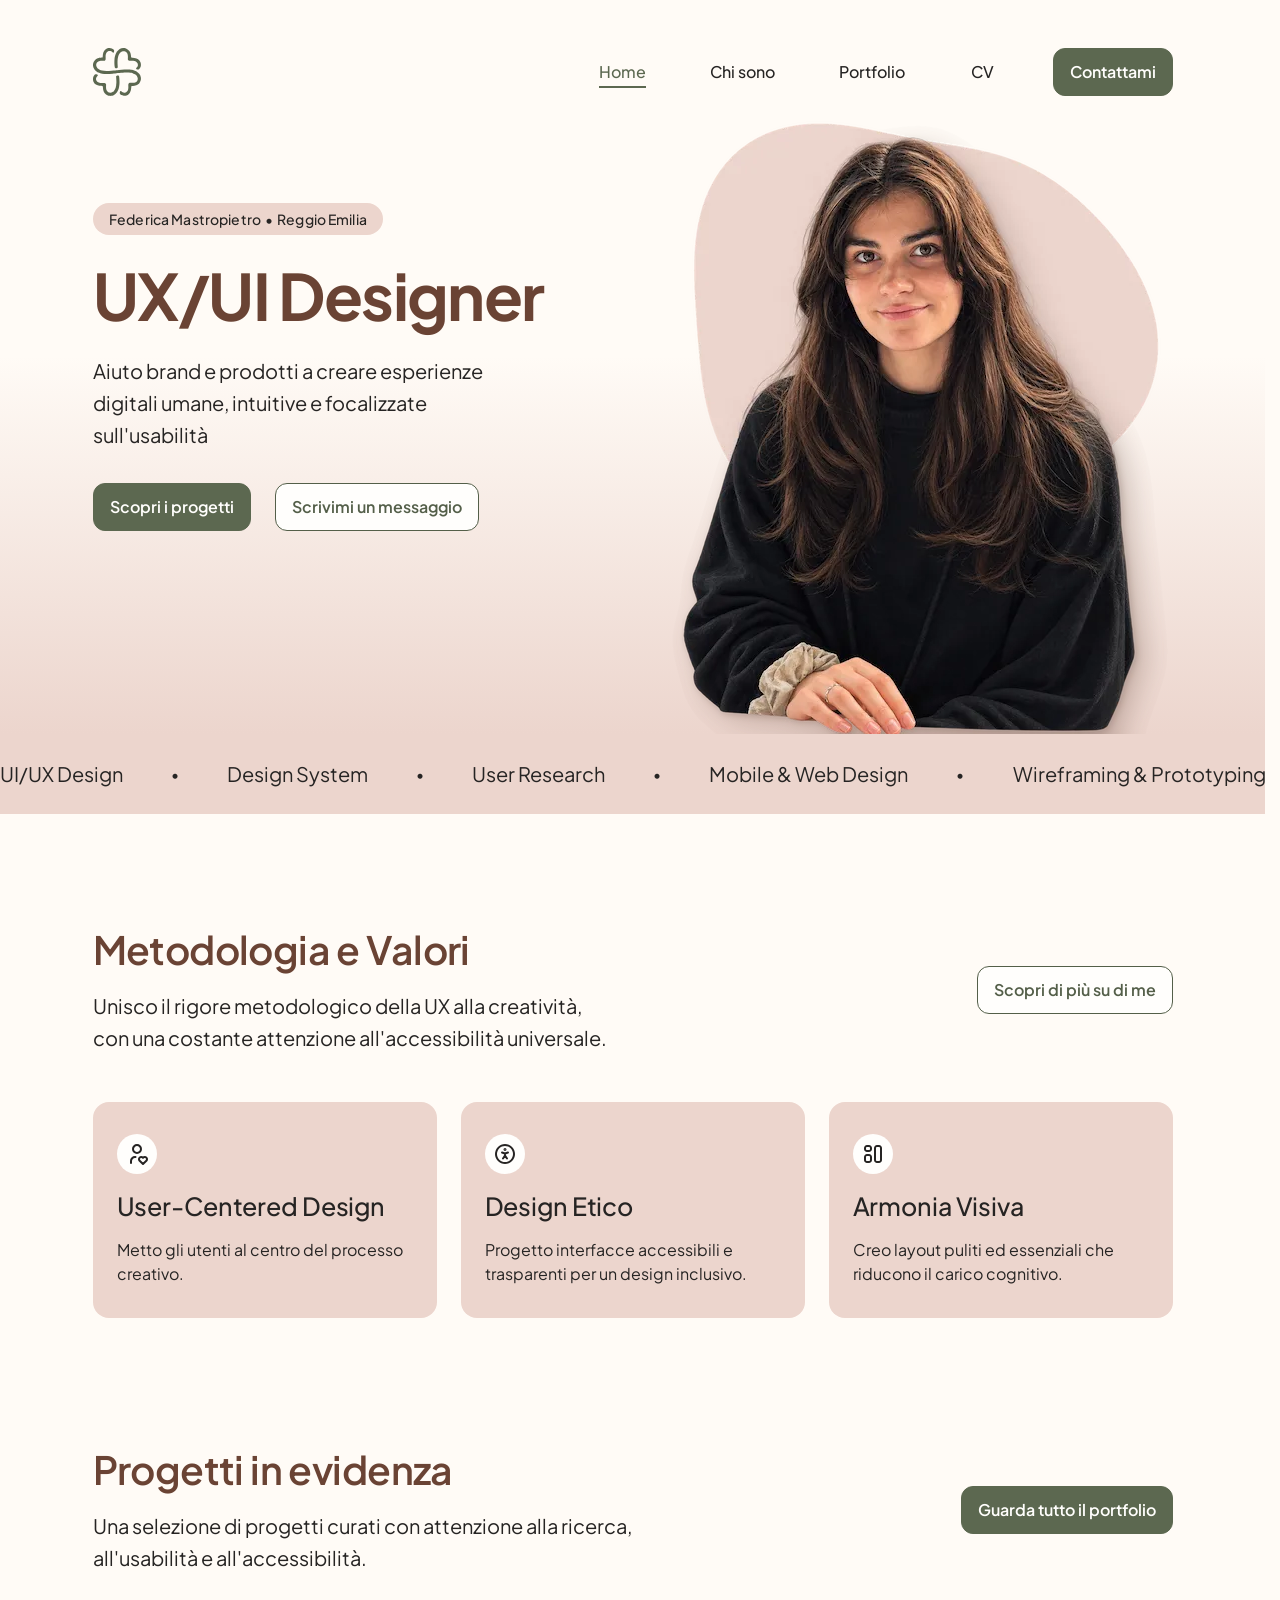
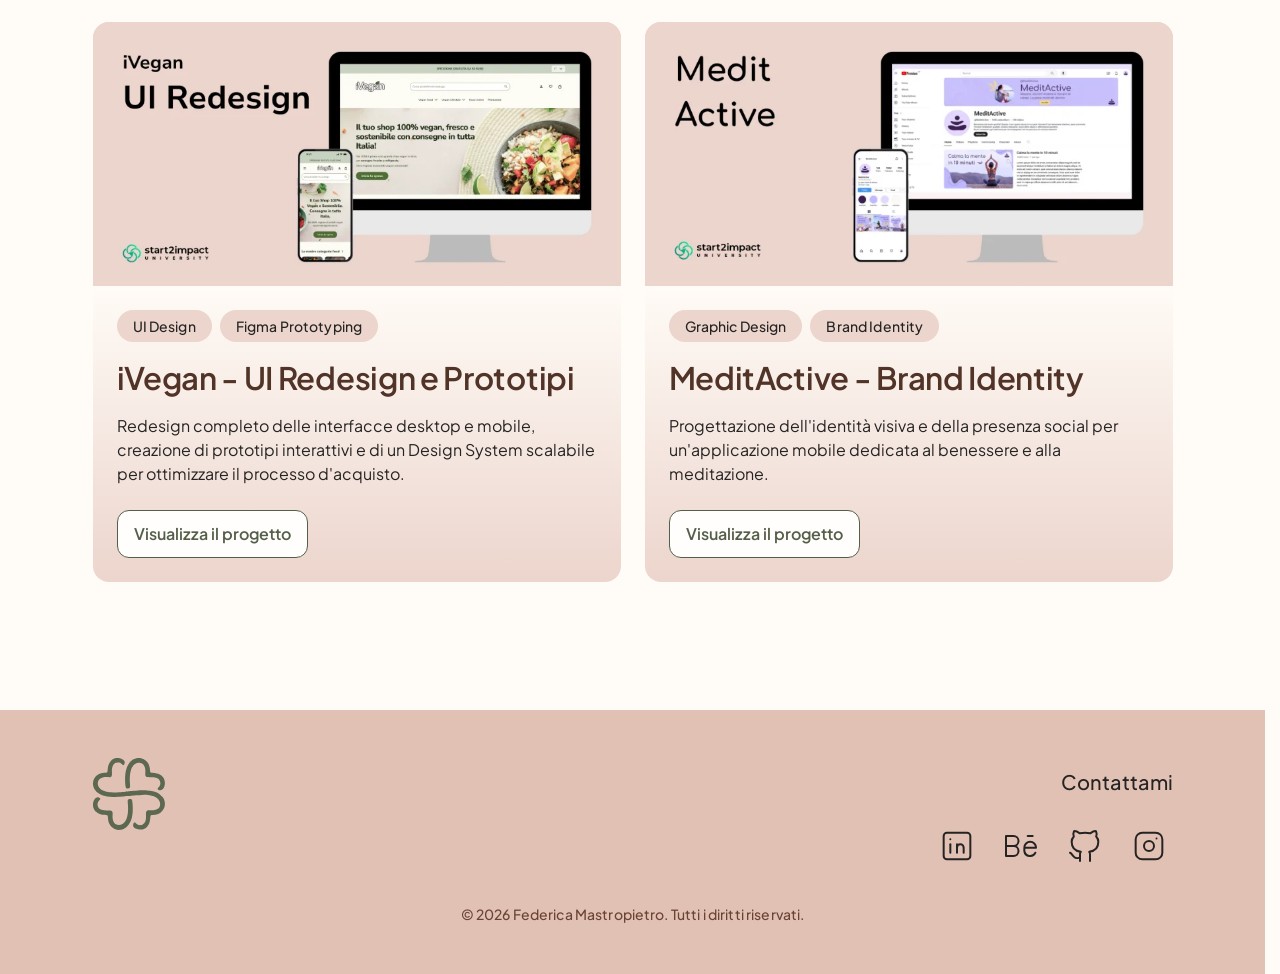
==== commit f8a66295: "Aggiornati testi di Chi sono e bottoni della Home e di Chi sono" ====
--- a/index.html
+++ b/index.html
@@ -24,6 +24,9 @@
   <!-- Qui descrivo l'immagine di anteprima, per chi usa uno screen reader -->
   <meta property="og:image:alt"
     content="Federica Mastropietro, UX/UI Designer Portfolio: il suo ritratto accanto al nome su sfondo rosa chiaro">
+  <!-- Misure dell'immagine di anteprima: aiutano i social a mostrarla grande fin dalla prima condivisione -->
+  <meta property="og:image:width" content="1200">
+  <meta property="og:image:height" content="630">
   <meta property="og:url" content="https://federicamastropietro25.github.io/portfolio-federica-mastropietro/">
   <meta property="og:type" content="website">
 
@@ -129,7 +132,7 @@
                 <div class="hero__azioni">
                   <!-- "Scopri i progetti" porta alla sezione "Progetti in evidenza" di questa stessa pagina -->
                   <a class="btn bottone-primario" href="#progetti">Scopri i progetti</a>
-                  <a class="btn bottone-secondario" href="contatti.html">Lavoriamo insieme</a>
+                  <a class="btn bottone-secondario" href="contatti.html">Scrivimi un messaggio</a>
                 </div>
               </div>
             </div>
--- a/assets/css/style.css
+++ b/assets/css/style.css
@@ -1254,6 +1254,7 @@
 @media (min-width: 768px) {
   .hero__colonna-testo {
     display: block;
+    container-type: inline-size;
   }
   .hero__blocco {
     display: grid;
@@ -1390,14 +1391,20 @@
 @media (min-width: 768px) {
   .hero__azioni {
     flex-direction: row;
+    flex-wrap: wrap;
     align-items: center;
-    gap: 1.5rem;
+    gap: 0.5rem 1.5rem;
     width: auto;
     max-width: none;
     margin-inline: 0;
   }
 }
 
+@container (max-width: 24.25rem) {
+  .hero__azioni .btn {
+    min-width: 13rem;
+  }
+}
 .fascia-competenze {
   overflow: hidden;
   background-color: #ECD5CD;
@@ -1829,7 +1836,7 @@
   display: flex;
   flex-direction: column;
   gap: 0.5rem;
-  max-width: 16.6875rem;
+  max-width: clamp(16.6875rem, 57vw + 43px, 30rem);
   margin-inline: auto;
   text-align: center;
 }
